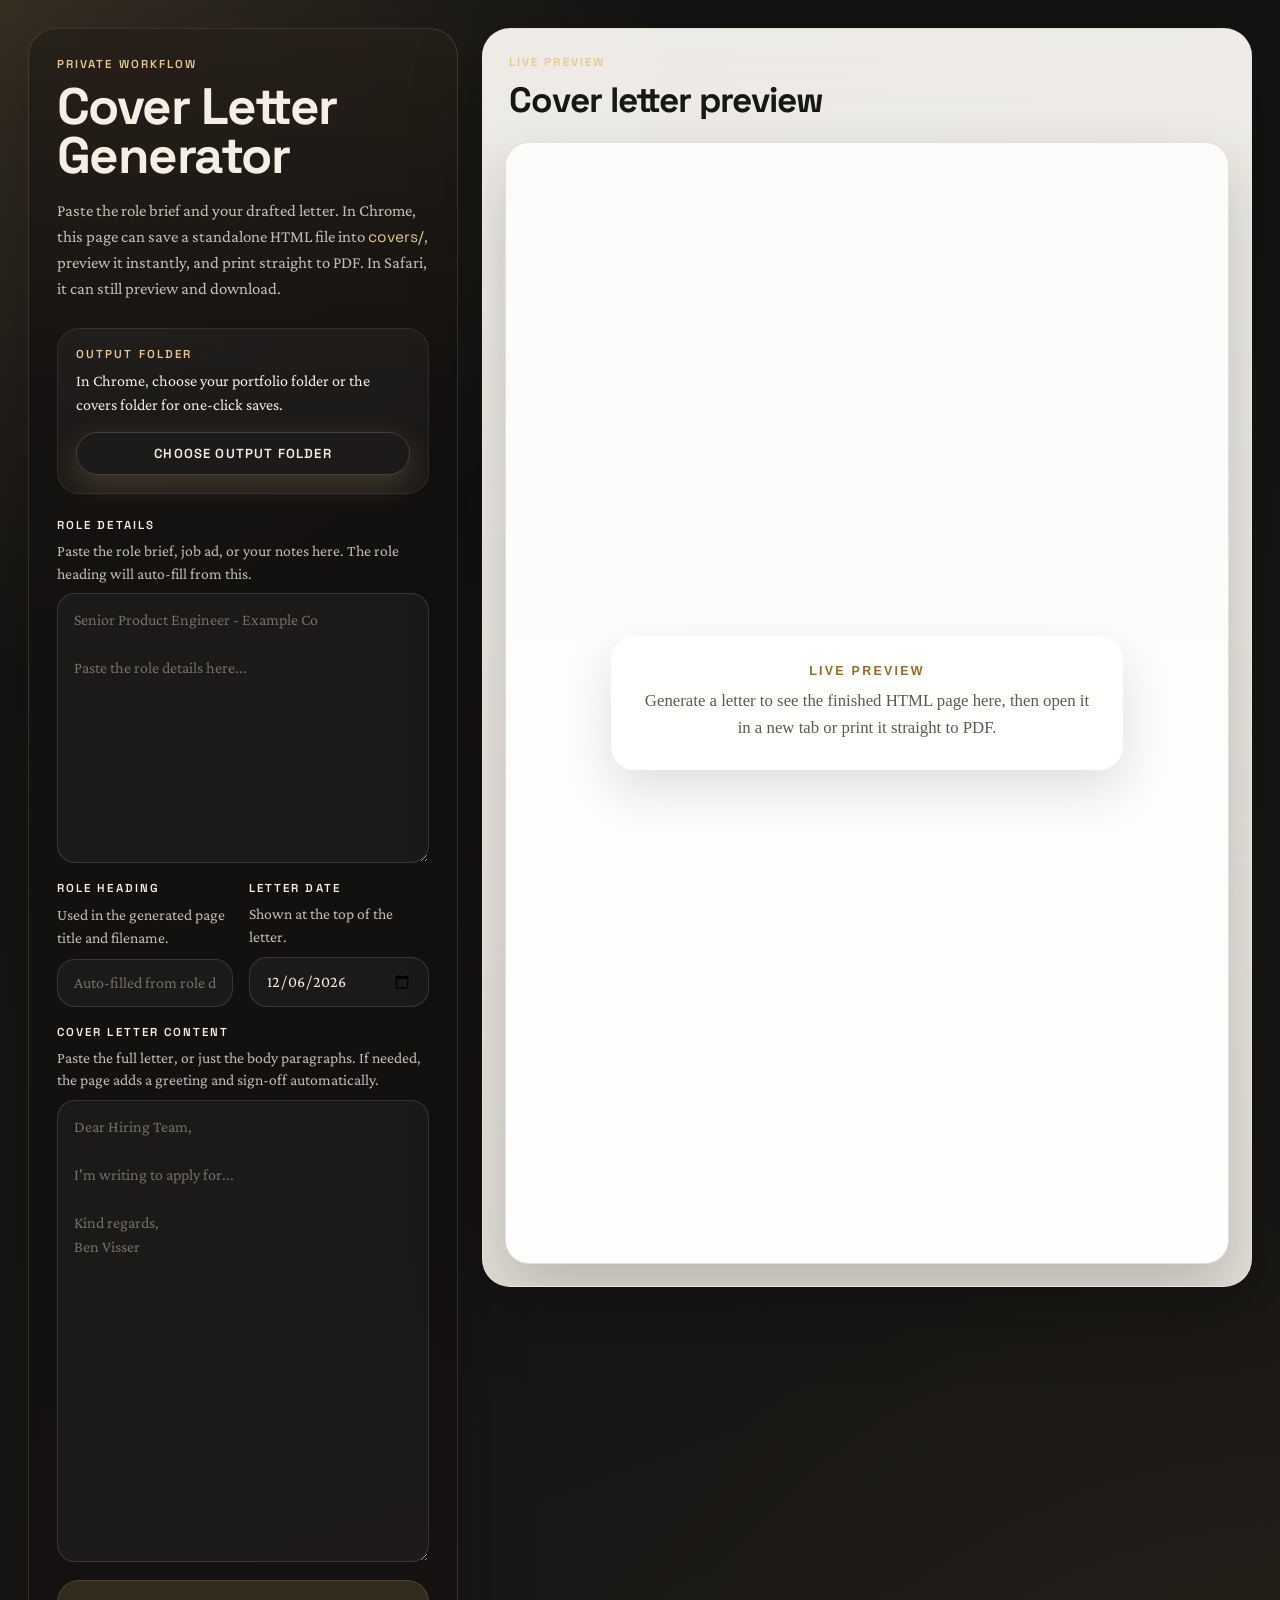
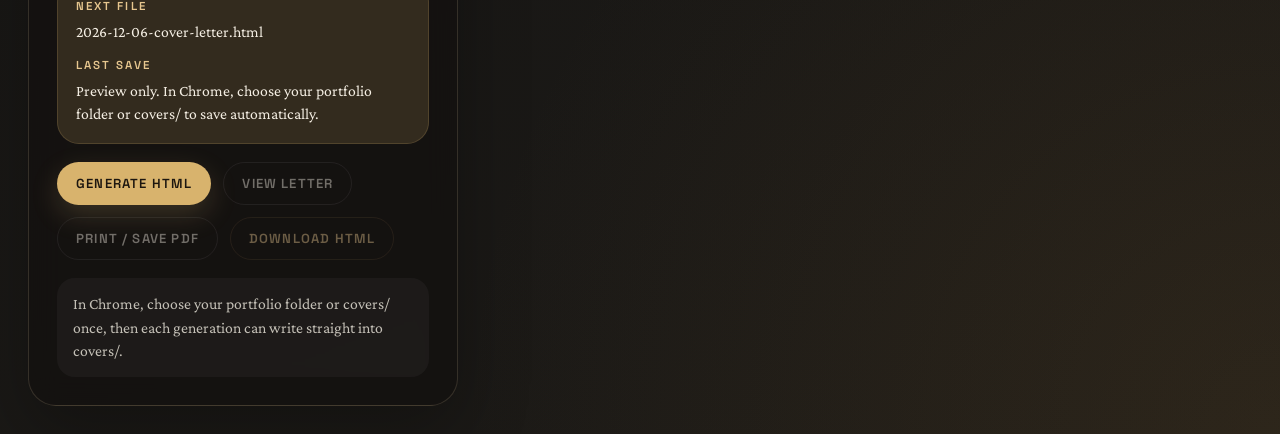
==== cover-letter-generator.html @ 3d784dd1 "CoverLetter." ====
<!DOCTYPE html>
<html lang="en">
<head>
  <meta charset="UTF-8">
  <meta name="viewport" content="width=device-width, initial-scale=1.0">
  <title>Ben Visser - Cover Letter Generator</title>
  <link rel="preconnect" href="https://fonts.googleapis.com">
  <link rel="preconnect" href="https://fonts.gstatic.com" crossorigin>
  <link href="https://fonts.googleapis.com/css2?family=Crimson+Pro:ital,wght@0,400;0,600;1,400;1,600&family=Space+Grotesk:wght@400;500;600;700&display=swap" rel="stylesheet">
  <link rel="stylesheet" href="./assets/css/cover-letter-generator.css">
  <script defer src="./assets/js/cover-letter-generator.js"></script>
</head>
<body>
  <main class="letter-workbench">
    <section class="builder-panel">
      <p class="builder-panel__eyebrow">Private Workflow</p>
      <h1 class="builder-panel__title">Cover Letter Generator</h1>
      <p class="builder-panel__intro">
        Paste the role brief and your drafted letter. In Chrome, this page can save a standalone HTML file into
        <code>covers/</code>, preview it instantly, and print straight to PDF. In Safari, it can still preview and download.
      </p>

      <div class="status-card">
        <div>
          <p class="status-card__label">Output folder</p>
          <p class="status-card__value" data-connection-status>In Chrome, choose your portfolio folder or the covers folder for one-click saves.</p>
        </div>
        <button class="action-button action-button--secondary" type="button" data-action="connect-folder">Choose Output Folder</button>
      </div>

      <form class="generator-form" data-generator-form>
        <label class="field">
          <span class="field__label">Role details</span>
          <span class="field__hint">Paste the role brief, job ad, or your notes here. The role heading will auto-fill from this.</span>
          <textarea
            class="field__control field__control--textarea"
            name="roleDetails"
            rows="10"
            data-role-details
            placeholder="Senior Product Engineer - Example Co&#10;&#10;Paste the role details here..."
          ></textarea>
        </label>

        <div class="field-grid">
          <label class="field">
            <span class="field__label">Role heading</span>
            <span class="field__hint">Used in the generated page title and filename.</span>
            <input class="field__control" type="text" name="roleHeading" data-role-heading placeholder="Auto-filled from role details">
          </label>

          <label class="field">
            <span class="field__label">Letter date</span>
            <span class="field__hint">Shown at the top of the letter.</span>
            <input class="field__control" type="date" name="letterDate" data-letter-date>
          </label>
        </div>

        <label class="field">
          <span class="field__label">Cover letter content</span>
          <span class="field__hint">Paste the full letter, or just the body paragraphs. If needed, the page adds a greeting and sign-off automatically.</span>
          <textarea
            class="field__control field__control--textarea field__control--letter"
            name="letterContent"
            rows="18"
            data-letter-content
            placeholder="Dear Hiring Team,&#10;&#10;I'm writing to apply for...&#10;&#10;Kind regards,&#10;Ben Visser"
          ></textarea>
        </label>

        <div class="output-bar">
          <div>
            <p class="output-bar__label">Next file</p>
            <p class="output-bar__value" data-filename-preview>cover-letter.html</p>
          </div>
          <div>
            <p class="output-bar__label">Last save</p>
            <p class="output-bar__value" data-output-path>Preview only. In Chrome, choose your portfolio folder or covers/ to save automatically.</p>
          </div>
        </div>

        <div class="action-row">
          <button class="action-button" type="button" data-action="generate">Generate HTML</button>
          <button class="action-button action-button--secondary" type="button" data-action="view" disabled>View Letter</button>
          <button class="action-button action-button--secondary" type="button" data-action="print" disabled>Print / Save PDF</button>
          <button class="action-button action-button--ghost" type="button" data-action="download" disabled>Download HTML</button>
        </div>

        <p class="status-message" data-status-message>
          In Chrome, choose your portfolio folder or covers/ once, then each generation can write straight into covers/.
        </p>
      </form>
    </section>

    <section class="preview-panel">
      <div class="preview-panel__header">
        <div>
          <p class="preview-panel__eyebrow">Live Preview</p>
          <h2 class="preview-panel__title" data-preview-title>Cover letter preview</h2>
        </div>
        <button class="preview-panel__print" type="button" data-action="print" disabled>Print</button>
      </div>

      <div class="preview-panel__frame-wrap">
        <iframe class="preview-panel__frame" title="Generated cover letter preview" data-preview-frame></iframe>
      </div>
    </section>
  </main>
</body>
</html>
---- assets/css/cover-letter-generator.css ----
:root {
  --workbench-bg: #121212;
  --workbench-bg-soft: #1c1a17;
  --panel-surface: rgba(20, 18, 16, 0.88);
  --panel-border: rgba(230, 205, 164, 0.16);
  --panel-shadow: 0 24px 70px rgba(0, 0, 0, 0.28);
  --paper: #f4efe6;
  --paper-shadow: 0 28px 60px rgba(0, 0, 0, 0.18);
  --text-strong: #f4eee3;
  --text-soft: rgba(244, 238, 227, 0.78);
  --ink: #191715;
  --ink-soft: #5f584e;
  --accent: #d8b36d;
  --accent-strong: #e7c78f;
  --accent-muted: rgba(216, 179, 109, 0.16);
  --danger: #f18b72;
  --success: #9fc2a6;
  --border-light: rgba(25, 23, 21, 0.12);
  --ff-display: "Space Grotesk", sans-serif;
  --ff-body: "Crimson Pro", Georgia, serif;
}

*,
*::before,
*::after {
  box-sizing: border-box;
}

html {
  min-height: 100%;
  background:
    radial-gradient(circle at top left, rgba(216, 179, 109, 0.18), transparent 28%),
    radial-gradient(circle at bottom right, rgba(124, 92, 44, 0.18), transparent 34%),
    linear-gradient(160deg, var(--workbench-bg) 0%, var(--workbench-bg-soft) 100%);
}

body {
  margin: 0;
  min-height: 100vh;
  padding: 28px;
  color: var(--text-strong);
  font-family: var(--ff-body);
}

code {
  font-family: var(--ff-display);
  font-size: 0.92em;
  color: var(--accent-strong);
}

button,
input,
textarea {
  font: inherit;
}

.letter-workbench {
  width: min(1480px, 100%);
  margin: 0 auto;
  display: grid;
  grid-template-columns: minmax(360px, 430px) minmax(0, 1fr);
  gap: 24px;
  align-items: start;
}

.builder-panel,
.preview-panel {
  position: relative;
  border: 1px solid var(--panel-border);
  border-radius: 28px;
  box-shadow: var(--panel-shadow);
  overflow: hidden;
}

.builder-panel {
  background:
    linear-gradient(180deg, rgba(216, 179, 109, 0.08), transparent 18%),
    var(--panel-surface);
  padding: 28px;
  backdrop-filter: blur(16px);
}

.builder-panel__eyebrow,
.preview-panel__eyebrow,
.status-card__label,
.field__label,
.output-bar__label {
  margin: 0;
  font-family: var(--ff-display);
  font-size: 0.72rem;
  font-weight: 600;
  letter-spacing: 0.18em;
  text-transform: uppercase;
}

.builder-panel__eyebrow,
.preview-panel__eyebrow,
.status-card__label,
.output-bar__label {
  color: var(--accent-strong);
}

.builder-panel__title,
.preview-panel__title {
  margin: 0;
  font-family: var(--ff-display);
  letter-spacing: -0.03em;
}

.builder-panel__title {
  margin-top: 12px;
  font-size: clamp(2rem, 4vw, 3.2rem);
  line-height: 0.95;
}

.builder-panel__intro {
  margin: 18px 0 0;
  max-width: 34rem;
  font-size: 1.05rem;
  line-height: 1.55;
  color: var(--text-soft);
}

.status-card {
  margin-top: 26px;
  padding: 18px;
  display: grid;
  gap: 16px;
  border-radius: 22px;
  background: rgba(255, 255, 255, 0.04);
  border: 1px solid rgba(255, 255, 255, 0.08);
}

.status-card__value {
  margin: 8px 0 0;
  color: var(--text-strong);
  font-size: 1rem;
  line-height: 1.45;
}

.generator-form {
  margin-top: 24px;
  display: grid;
  gap: 18px;
}

.field {
  display: grid;
  gap: 8px;
}

.field__label {
  color: var(--text-strong);
}

.field__hint {
  color: var(--text-soft);
  font-size: 0.98rem;
  line-height: 1.45;
}

.field-grid {
  display: grid;
  grid-template-columns: minmax(0, 1.35fr) minmax(180px, 0.8fr);
  gap: 16px;
}

.field__control {
  width: 100%;
  border: 1px solid rgba(255, 255, 255, 0.12);
  border-radius: 18px;
  background: rgba(255, 255, 255, 0.04);
  color: var(--text-strong);
  padding: 14px 16px;
  transition: border-color 0.18s ease, background 0.18s ease, transform 0.18s ease;
}

.field__control::placeholder {
  color: rgba(244, 238, 227, 0.4);
}

.field__control:hover {
  border-color: rgba(231, 199, 143, 0.28);
}

.field__control:focus {
  outline: none;
  border-color: rgba(231, 199, 143, 0.72);
  background: rgba(255, 255, 255, 0.06);
  transform: translateY(-1px);
}

.field__control--textarea {
  min-height: 220px;
  resize: vertical;
  line-height: 1.5;
}

.field__control--letter {
  min-height: 360px;
}

.output-bar {
  display: grid;
  gap: 14px;
  padding: 18px;
  border-radius: 22px;
  background: var(--accent-muted);
  border: 1px solid rgba(216, 179, 109, 0.18);
}

.output-bar__value {
  margin: 8px 0 0;
  color: var(--text-strong);
  font-size: 0.98rem;
  line-height: 1.45;
  word-break: break-word;
}

.action-row {
  display: flex;
  flex-wrap: wrap;
  gap: 12px;
}

.action-button,
.preview-panel__print {
  appearance: none;
  border: 1px solid transparent;
  border-radius: 999px;
  padding: 12px 18px;
  font-family: var(--ff-display);
  font-size: 0.82rem;
  font-weight: 600;
  letter-spacing: 0.09em;
  text-transform: uppercase;
  cursor: pointer;
  transition: transform 0.18s ease, box-shadow 0.18s ease, background 0.18s ease, color 0.18s ease;
}

.action-button:hover,
.preview-panel__print:hover {
  transform: translateY(-1px);
}

.action-button:disabled,
.preview-panel__print:disabled {
  opacity: 0.42;
  cursor: not-allowed;
  transform: none;
  box-shadow: none;
}

.action-button {
  background: var(--accent);
  color: #1c160f;
  box-shadow: 0 10px 28px rgba(216, 179, 109, 0.2);
}

.action-button--secondary,
.preview-panel__print {
  background: transparent;
  color: var(--text-strong);
  border-color: rgba(255, 255, 255, 0.16);
}

.action-button--ghost {
  background: transparent;
  color: var(--accent-strong);
  border-color: rgba(216, 179, 109, 0.22);
}

.status-message {
  margin: 0;
  padding: 14px 16px;
  border-radius: 18px;
  background: rgba(255, 255, 255, 0.04);
  color: var(--text-soft);
  font-size: 0.98rem;
  line-height: 1.5;
}

.status-message[data-tone="error"] {
  background: rgba(241, 139, 114, 0.12);
  color: #ffd5cb;
}

.status-message[data-tone="success"] {
  background: rgba(159, 194, 166, 0.14);
  color: #d7efe0;
}

.preview-panel {
  background:
    linear-gradient(180deg, rgba(255, 255, 255, 0.42), rgba(255, 255, 255, 0.06)),
    rgba(244, 239, 230, 0.92);
  padding: 22px;
}

.preview-panel__header {
  display: flex;
  align-items: center;
  justify-content: space-between;
  gap: 16px;
  padding: 4px 4px 20px;
  color: var(--ink);
}

.preview-panel__title {
  margin-top: 8px;
  font-size: clamp(1.5rem, 3vw, 2.2rem);
  color: var(--ink);
}

.preview-panel__frame-wrap {
  border-radius: 24px;
  overflow: hidden;
  border: 1px solid var(--border-light);
  background:
    linear-gradient(180deg, rgba(255, 255, 255, 0.72), rgba(255, 255, 255, 0.84)),
    var(--paper);
  box-shadow: var(--paper-shadow);
}

.preview-panel__frame {
  display: block;
  width: 100%;
  min-height: 1120px;
  border: 0;
  background: var(--paper);
}

@media (max-width: 1080px) {
  body {
    padding: 18px;
  }

  .letter-workbench {
    grid-template-columns: 1fr;
  }

  .preview-panel__frame {
    min-height: 900px;
  }
}

@media (max-width: 720px) {
  body {
    padding: 12px;
  }

  .builder-panel,
  .preview-panel {
    border-radius: 22px;
  }

  .builder-panel {
    padding: 20px;
  }

  .field-grid {
    grid-template-columns: 1fr;
  }

  .preview-panel__header {
    align-items: start;
    flex-direction: column;
  }

  .preview-panel__frame {
    min-height: 760px;
  }
}
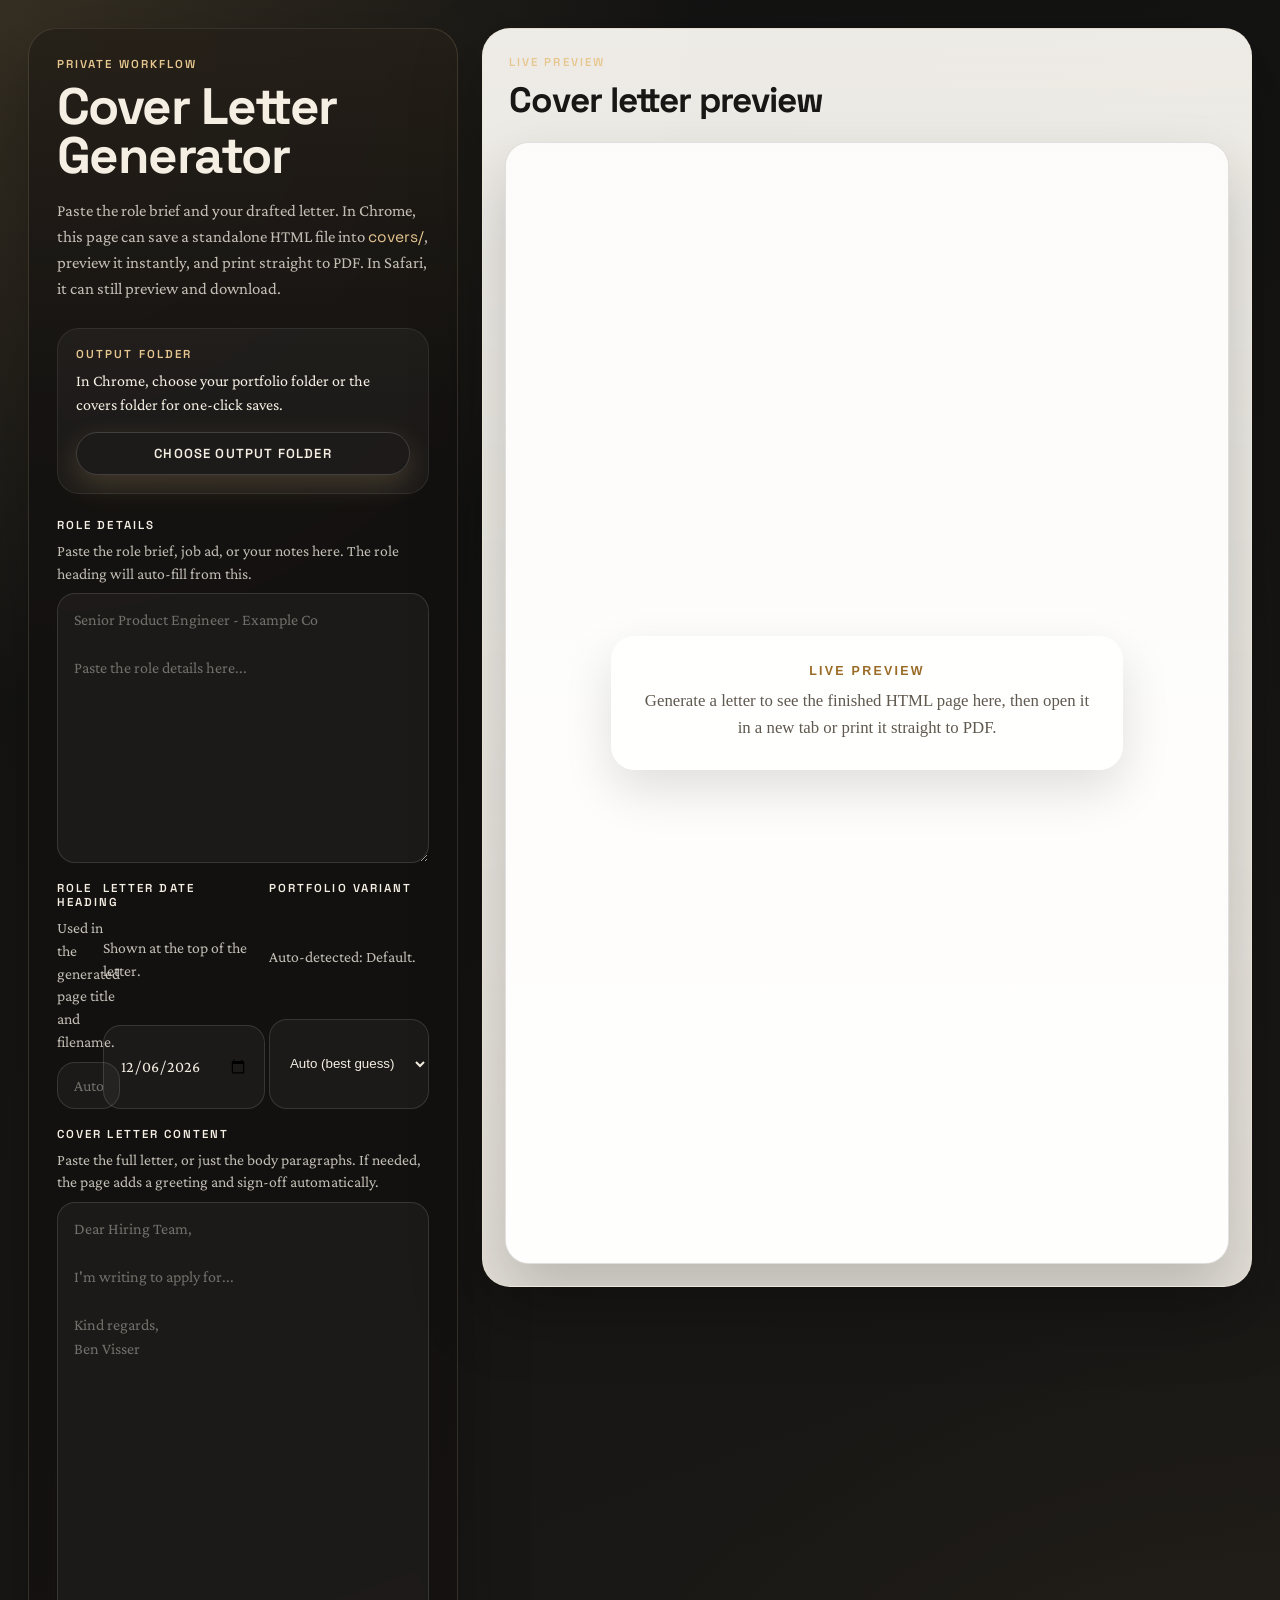
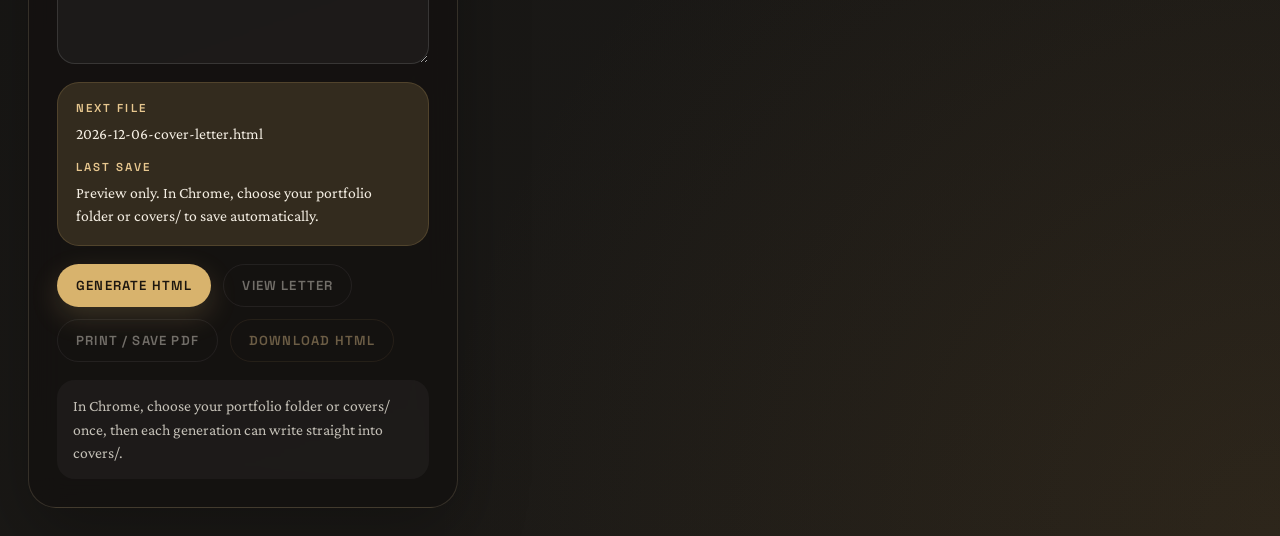
==== commit 7072bd6c: "Current items." ====
--- a/cover-letter-generator.html
+++ b/cover-letter-generator.html
@@ -53,6 +53,16 @@
             <span class="field__hint">Shown at the top of the letter.</span>
             <input class="field__control" type="date" name="letterDate" data-letter-date>
           </label>
+
+          <label class="field">
+            <span class="field__label">Portfolio variant</span>
+            <span class="field__hint" data-variant-hint>Auto-detected from role details.</span>
+            <select class="field__control" name="variant" data-variant-select>
+              <option value="auto">Auto (best guess)</option>
+              <option value="default">Default</option>
+              <option value="ai">Agentic AI</option>
+            </select>
+          </label>
         </div>
 
         <label class="field">
--- a/assets/css/cover-letter-generator.css
+++ b/assets/css/cover-letter-generator.css
@@ -161,7 +161,7 @@
 
 .field-grid {
   display: grid;
-  grid-template-columns: minmax(0, 1.35fr) minmax(180px, 0.8fr);
+  grid-template-columns: minmax(0, 1.2fr) minmax(150px, 0.6fr) minmax(160px, 0.7fr);
   gap: 16px;
 }
 
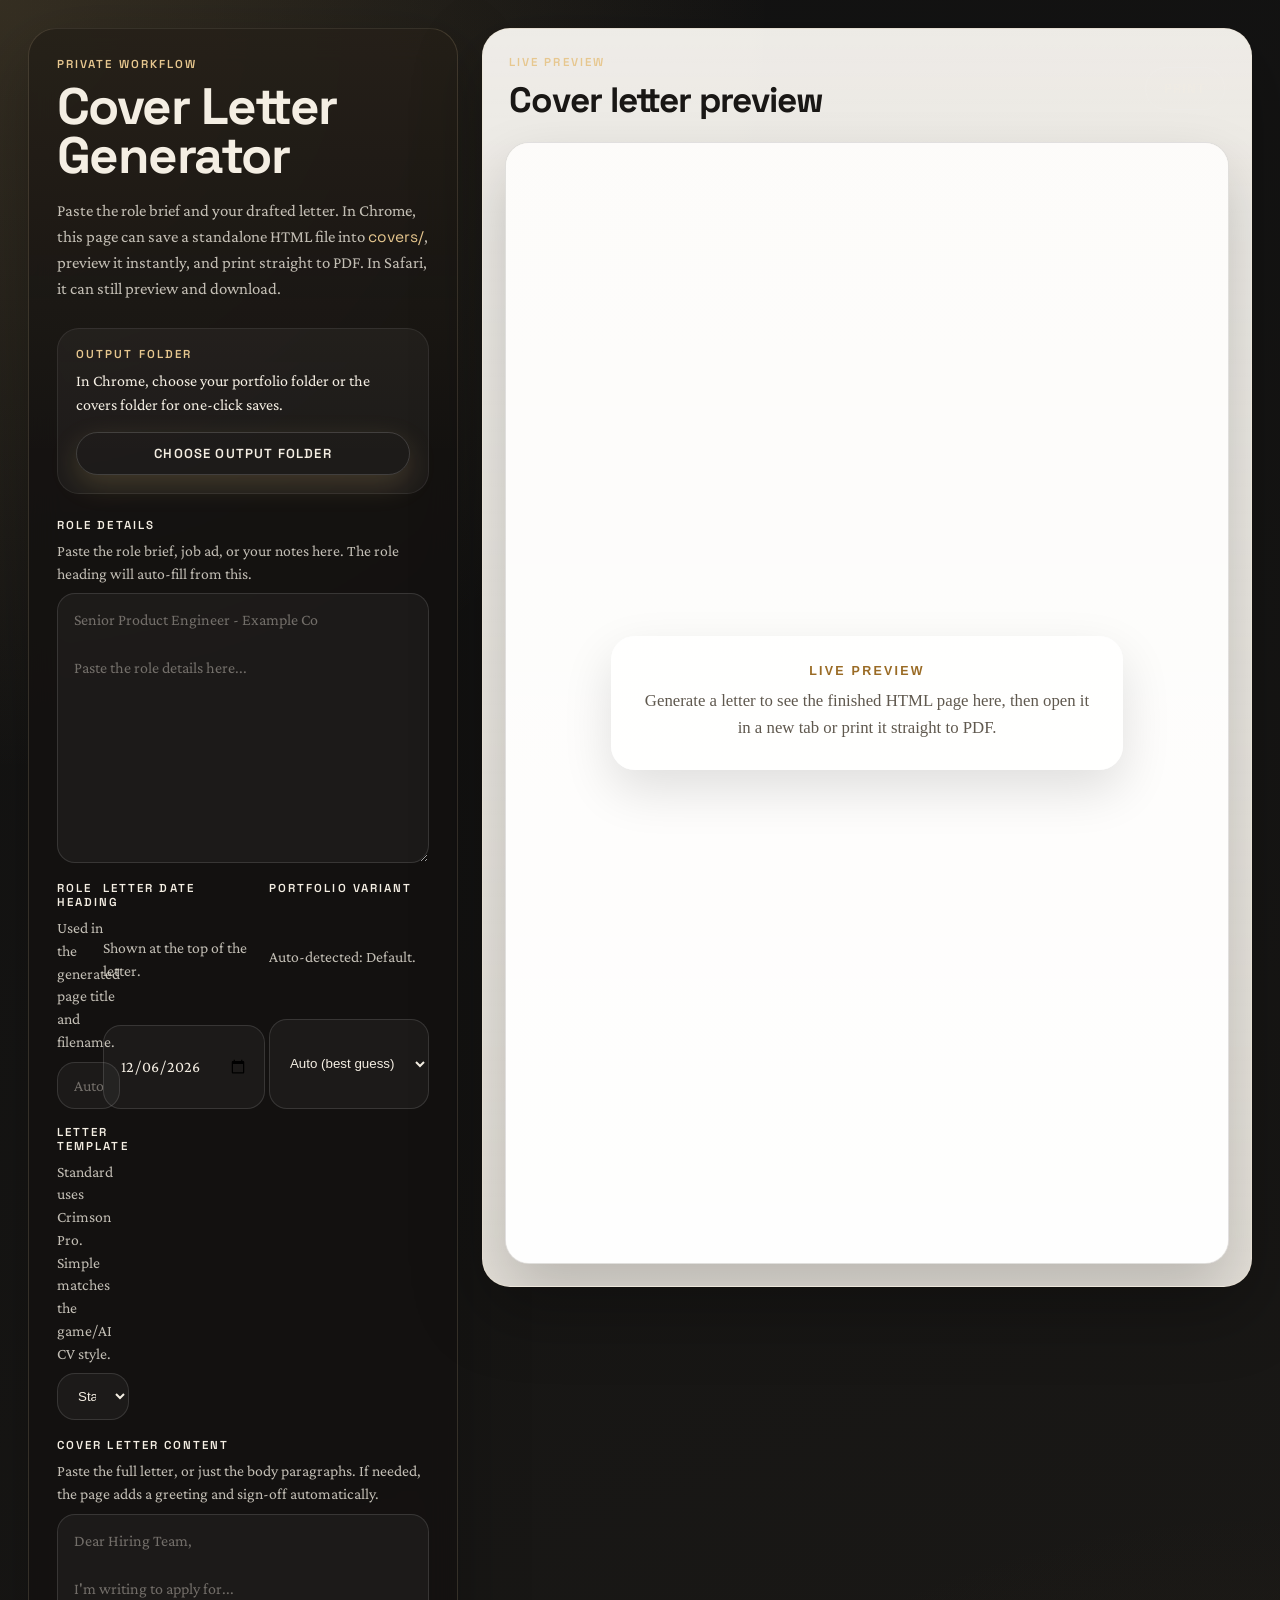
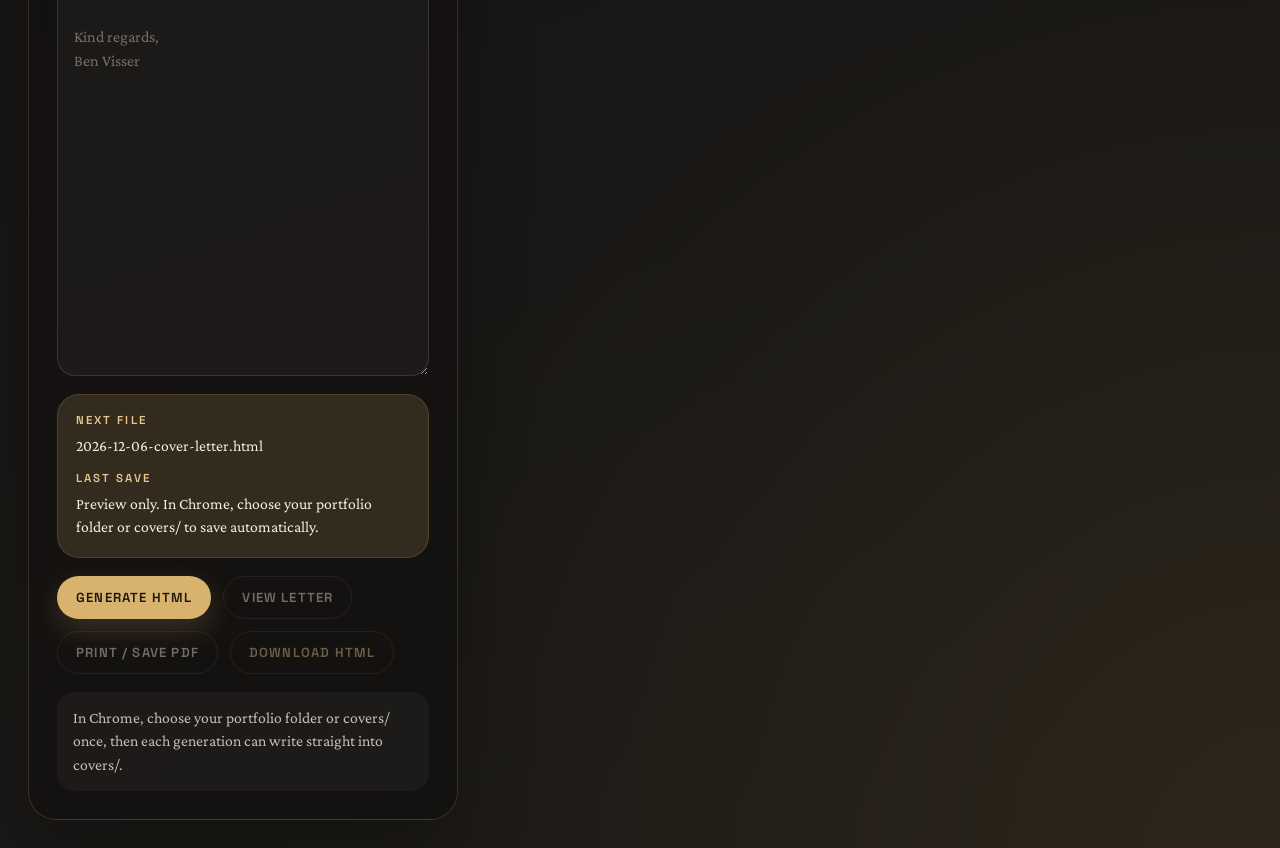
==== commit e6423bc1: "Service cards open into a rich modal; fix Mighty Kingdom logo clipping - "What I'm doing" cards are " ====
--- a/cover-letter-generator.html
+++ b/cover-letter-generator.html
@@ -63,6 +63,15 @@
               <option value="ai">Agentic AI</option>
             </select>
           </label>
+
+          <label class="field">
+            <span class="field__label">Letter template</span>
+            <span class="field__hint">Standard uses Crimson Pro. Simple matches the game/AI CV style.</span>
+            <select class="field__control" name="letterTemplate" data-template-select>
+              <option value="standard">Standard (Crimson Pro)</option>
+              <option value="simple">Simple (system fonts)</option>
+            </select>
+          </label>
         </div>
 
         <label class="field">
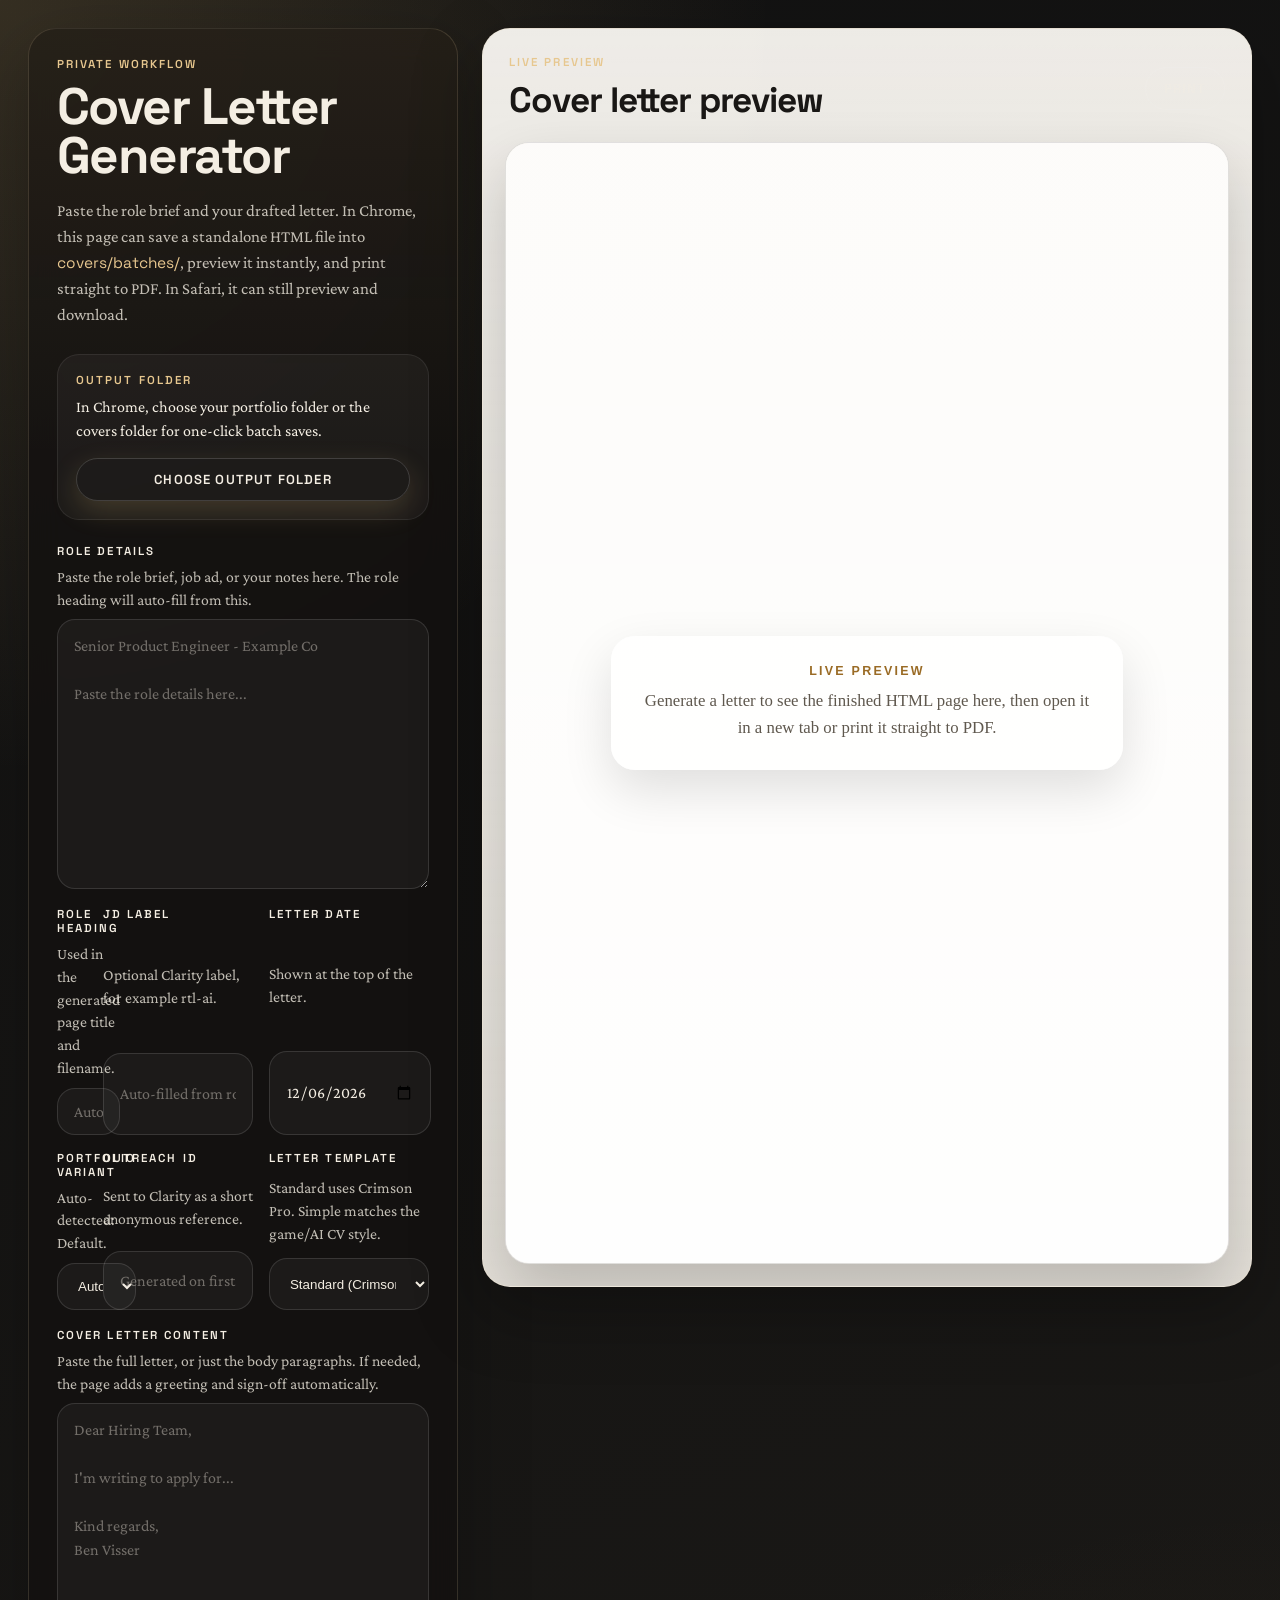
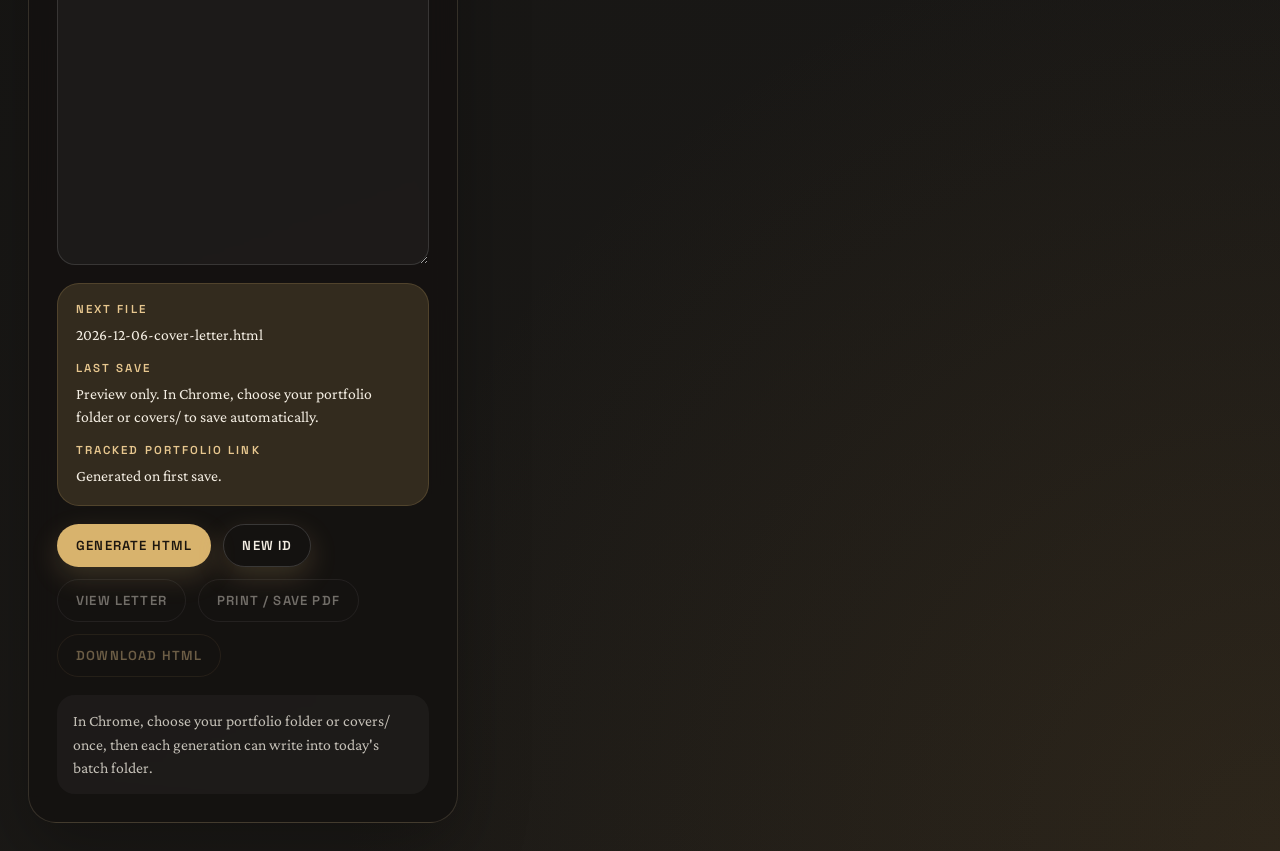
==== commit de930601: "Analytics + outreach tracking: Clarity loader, ledger workflow, deferred load - Extract Clarity into" ====
--- a/cover-letter-generator.html
+++ b/cover-letter-generator.html
@@ -17,13 +17,13 @@
       <h1 class="builder-panel__title">Cover Letter Generator</h1>
       <p class="builder-panel__intro">
         Paste the role brief and your drafted letter. In Chrome, this page can save a standalone HTML file into
-        <code>covers/</code>, preview it instantly, and print straight to PDF. In Safari, it can still preview and download.
+        <code>covers/batches/</code>, preview it instantly, and print straight to PDF. In Safari, it can still preview and download.
       </p>
 
       <div class="status-card">
         <div>
           <p class="status-card__label">Output folder</p>
-          <p class="status-card__value" data-connection-status>In Chrome, choose your portfolio folder or the covers folder for one-click saves.</p>
+          <p class="status-card__value" data-connection-status>In Chrome, choose your portfolio folder or the covers folder for one-click batch saves.</p>
         </div>
         <button class="action-button action-button--secondary" type="button" data-action="connect-folder">Choose Output Folder</button>
       </div>
@@ -49,6 +49,12 @@
           </label>
 
           <label class="field">
+            <span class="field__label">JD label</span>
+            <span class="field__hint">Optional Clarity label, for example rtl-ai.</span>
+            <input class="field__control" type="text" name="jobDescriptor" data-job-descriptor placeholder="Auto-filled from role heading">
+          </label>
+
+          <label class="field">
             <span class="field__label">Letter date</span>
             <span class="field__hint">Shown at the top of the letter.</span>
             <input class="field__control" type="date" name="letterDate" data-letter-date>
@@ -62,6 +68,12 @@
               <option value="default">Default</option>
               <option value="ai">Agentic AI</option>
             </select>
+          </label>
+
+          <label class="field">
+            <span class="field__label">Outreach ID</span>
+            <span class="field__hint">Sent to Clarity as a short anonymous reference.</span>
+            <input class="field__control" type="text" name="outreachId" data-outreach-id placeholder="Generated on first save">
           </label>
 
           <label class="field">
@@ -95,17 +107,22 @@
             <p class="output-bar__label">Last save</p>
             <p class="output-bar__value" data-output-path>Preview only. In Chrome, choose your portfolio folder or covers/ to save automatically.</p>
           </div>
+          <div>
+            <p class="output-bar__label">Tracked portfolio link</p>
+            <p class="output-bar__value" data-outreach-link>Generated on first save.</p>
+          </div>
         </div>
 
         <div class="action-row">
           <button class="action-button" type="button" data-action="generate">Generate HTML</button>
+          <button class="action-button action-button--secondary" type="button" data-action="new-outreach-id">New ID</button>
           <button class="action-button action-button--secondary" type="button" data-action="view" disabled>View Letter</button>
           <button class="action-button action-button--secondary" type="button" data-action="print" disabled>Print / Save PDF</button>
           <button class="action-button action-button--ghost" type="button" data-action="download" disabled>Download HTML</button>
         </div>
 
         <p class="status-message" data-status-message>
-          In Chrome, choose your portfolio folder or covers/ once, then each generation can write straight into covers/.
+          In Chrome, choose your portfolio folder or covers/ once, then each generation can write into today's batch folder.
         </p>
       </form>
     </section>
